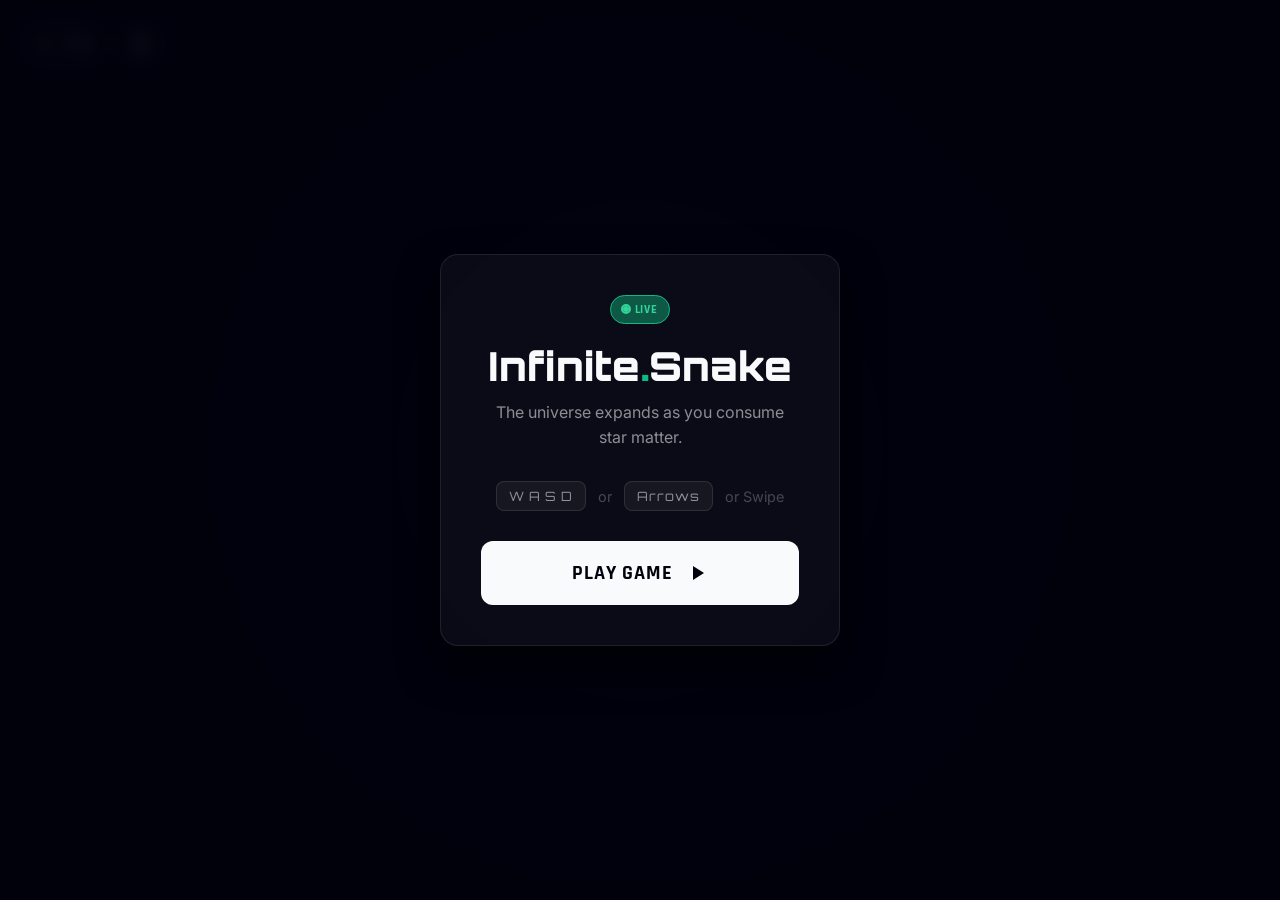
==== games/snake-infinite/index.html @ 8fbc0d8d "fix: snake infinite dt clamp and game over loop fixes, enable link" ====
<!DOCTYPE html>
<html lang="en">
<head>
  <meta charset="UTF-8">
  <meta name="viewport" content="width=device-width, initial-scale=1.0, maximum-scale=1.0, user-scalable=no">
  <meta name="description" content="Infinite Snake - A pure, infinite puzzle game by DreamRealm Games.">
  <title>Snake Infinite - DreamRealm Games</title>
  
  <link rel="stylesheet" href="../../assets/css/global.css">
  <link rel="stylesheet" href="snake.css">
</head>
<body>

  <!-- Background Layer -->
  <canvas id="starfield" class="starfield-canvas"></canvas>
  <div class="nebula-overlay"></div>

  <!-- Game Canvas -->
  <canvas id="game-canvas"></canvas>

  <!-- HUD Menu / Top Right -->
  <div class="top-nav">
    <a href="../../index.html" class="nav-btn back-btn" aria-label="Back to Hub">
      <svg viewBox="0 0 24 24" fill="none" stroke="currentColor" stroke-width="2"><path d="M19 12H5M12 19l-7-7 7-7"/></svg>
      <span>Hub</span>
    </a>
    <button id="pause-btn" class="nav-btn pause-btn" aria-label="Pause Game">
      <svg viewBox="0 0 24 24" fill="none" class="icon-pause" stroke="currentColor" stroke-width="2"><path d="M10 4H6v16h4V4zM18 4h-4v16h4V4z"/></svg>
      <svg viewBox="0 0 24 24" fill="none" class="icon-play" stroke="currentColor" stroke-width="2" style="display:none;"><path d="M5 3l14 9-14 9V3z"/></svg>
    </button>
  </div>

  <!-- Game HUD -->
  <div id="hud" class="hud-container hidden">
      <div class="hud-stats">
          <div class="score-box">
              <span class="hud-label">SCORE</span>
              <span class="hud-value" id="score-display">0</span>
          </div>
          <div class="score-box">
              <span class="hud-label">MULTIPLIER</span>
              <span class="hud-value multiplier-val" id="multiplier-display">x1</span>
          </div>
          <div class="score-box">
            <span class="hud-label">ARENA LVL</span>
            <span class="hud-value" id="arena-lvl-display">1</span>
          </div>
      </div>
      <div id="active-powerups" class="powerups-container">
          <!-- Dynamically populated -->
      </div>
  </div>

  <!-- Overlays -->
  <div id="main-menu" class="overlay menu-active">
      <div class="menu-card glass-panel">
          <div class="game-badge green-badge"><span class="live-dot"></span>LIVE</div>
          <h1 class="game-title">Infinite<span class="title-dot" style="color:var(--green)">.</span>Snake</h1>
          <p class="game-subtitle">The universe expands as you consume star matter.</p>
          
          <div class="controls-info">
             <div class="control-key">W A S D</div>
             <span>or</span>
             <div class="control-key">Arrows</div>
             <span>or Swipe</span>
          </div>

          <button id="start-btn" class="action-btn primary-btn play-btn-glow">
            <span>Play Game</span>
             <svg viewBox="0 0 24 24" fill="currentColor"><path d="M8 5v14l11-7z"/></svg>
          </button>
      </div>
  </div>

  <div id="game-over-menu" class="overlay hidden">
    <div class="menu-card glass-panel glow-red">
        <h2 class="game-over-title">Universe Collapsed</h2>
        <div class="stats-grid">
            <div class="stat-item">
                <span class="stat-lbl">Final Score</span>
                <span class="stat-val" id="go-score">0</span>
            </div>
             <div class="stat-item">
                <span class="stat-lbl">Max Multiplier</span>
                <span class="stat-val" id="go-max-mult">x1</span>
            </div>
            <div class="stat-item">
                <span class="stat-lbl">Arena Level</span>
                <span class="stat-val" id="go-arena-lvl">1</span>
            </div>
        </div>
        <button id="restart-btn" class="action-btn primary-btn play-btn-glow">
            <span>Restart Expansion</span>
            <svg viewBox="0 0 24 24" fill="none" stroke="currentColor" stroke-width="2"><path d="M21.5 2v6h-6M2.5 22v-6h6M2 11.5a10 10 0 0 1 18.8-4.3M22 12.5a10 10 0 0 1-18.8 4.3"/></svg>
        </button>
    </div>
  </div>

  <!-- Mobile D-PAD (Only visible on touch) -->
  <div id="mobile-controls" class="mobile-controls hidden">
     <button class="dpad-btn up" data-dir="up"><svg viewBox="0 0 24 24" fill="none" stroke="currentColor" stroke-width="2"><path d="M12 19V5M5 12l7-7 7 7"/></svg></button>
     <button class="dpad-btn left" data-dir="left"><svg viewBox="0 0 24 24" fill="none" stroke="currentColor" stroke-width="2"><path d="M19 12H5M12 19l-7-7 7-7"/></svg></button>
     <button class="dpad-btn right" data-dir="right"><svg viewBox="0 0 24 24" fill="none" stroke="currentColor" stroke-width="2"><path d="M5 12h14M12 5l7 7-7 7"/></svg></button>
     <button class="dpad-btn down" data-dir="down"><svg viewBox="0 0 24 24" fill="none" stroke="currentColor" stroke-width="2"><path d="M12 5v14M19 12l-7 7-7-7"/></svg></button>
  </div>

  <script src="snake.js"></script>
</body>
</html>
---- assets/css/global.css ----
@import url('https://fonts.googleapis.com/css2?family=Orbitron:wght@400;600;700;900&family=Inter:wght@300;400;500;600&family=Rajdhani:wght@400;500;600;700&display=swap');

/* ── Design Tokens ── */
:root {
  --bg-0: #02020d;
  --bg-1: #050510;
  --bg-2: #080818;
  --bg-3: #0d0d22;

  --purple:       #7c3aed;
  --purple-light: #a855f7;
  --purple-glow:  rgba(124,58,237,0.45);
  --purple-subtle:rgba(124,58,237,0.12);

  --cyan:         #06b6d4;
  --cyan-light:   #22d3ee;
  --cyan-glow:    rgba(6,182,212,0.45);

  --pink:         #ec4899;
  --pink-glow:    rgba(236,72,153,0.45);

  --green:        #10b981;
  --green-light:  #34d399;
  --green-glow:   rgba(16,185,129,0.45);

  --orange:       #f97316;
  --orange-glow:  rgba(249,115,22,0.45);

  --yellow:       #eab308;
  --yellow-glow:  rgba(234,179,8,0.45);

  --red:          #ef4444;
  --red-glow:     rgba(239,68,68,0.45);

  --text:         #f8fafc;
  --text-muted:   rgba(248,250,252,0.55);
  --text-dim:     rgba(248,250,252,0.25);

  --glass-bg:     rgba(255,255,255,0.04);
  --glass-border: rgba(255,255,255,0.09);
  --glass-blur:   blur(20px);

  --font-display: 'Orbitron', sans-serif;
  --font-title:   'Rajdhani', sans-serif;
  --font-body:    'Inter', sans-serif;

  --radius-sm:   8px;
  --radius-md:   12px;
  --radius-lg:   18px;
  --radius-xl:   28px;
  --radius-full: 9999px;

  --ease-spring: cubic-bezier(0.34,1.56,0.64,1);
  --ease-out:    cubic-bezier(0.22,1,0.36,1);
}

/* ── Reset ── */
*,*::before,*::after { box-sizing:border-box; margin:0; padding:0; }
html { scroll-behavior:smooth; }
body {
  font-family: var(--font-body);
  background: var(--bg-0);
  color: var(--text);
  line-height: 1.6;
  overflow-x: hidden;
  min-height: 100vh;
}
a { color:inherit; text-decoration:none; }
button { cursor:pointer; border:none; background:none; font:inherit; color:inherit; }
::selection { background:var(--purple-glow); color:var(--text); }

::-webkit-scrollbar { width:5px; }
::-webkit-scrollbar-track { background:var(--bg-1); }
::-webkit-scrollbar-thumb { background:var(--purple); border-radius:var(--radius-full); }

/* ── Shared Keyframes ── */
@keyframes pulse-glow {
  0%,100% { opacity:.55; }
  50%      { opacity:1; }
}
@keyframes spin    { to { transform:rotate(360deg); } }
@keyframes live-dot {
  0%,100% { transform:scale(1); opacity:1; }
  50%     { transform:scale(2.2); opacity:0; }
}
@keyframes float-y {
  0%,100% { transform:translateY(0); }
  50%     { transform:translateY(-8px); }
}
@keyframes shimmer {
  0%   { background-position:-200% center; }
  100% { background-position: 200% center; }
}
@keyframes fade-in-up {
  from { opacity:0; transform:translateY(24px); }
  to   { opacity:1; transform:translateY(0); }
}
@keyframes scale-in {
  from { opacity:0; transform:scale(.88); }
  to   { opacity:1; transform:scale(1); }
}
@keyframes glow-ring {
  0%,100% { box-shadow:0 0 16px var(--purple-glow); }
  50%     { box-shadow:0 0 40px var(--purple-glow), 0 0 80px var(--purple-subtle); }
}
---- games/snake-infinite/snake.css ----
/* snake.css */

/* Local Overrides for Snake Game */
:root {
  --snake-head: var(--green-light);
  --snake-body: var(--green);
  --food-color: var(--cyan);
  --powerup-speed: var(--yellow);
  --powerup-magnet: var(--purple-light);
  --wormhole-color: var(--pink);
  
  --grid-line: rgba(255, 255, 255, 0.03);
}

body {
    margin: 0;
    padding: 0;
    overflow: hidden; /* Important for canvas covering full screen */
    background-color: var(--bg-0);
    display: flex;
    justify-content: center;
    align-items: center;
    min-height: 100vh;
    touch-action: none;
}

#game-canvas {
    position: absolute;
    top: 0;
    left: 0;
    width: 100vw;
    height: 100vh;
    z-index: 5;
    /* Grid background pattern rendered in JS */
}

/* Background starfield */
.starfield-canvas {
    position: absolute;
    top: 0;
    left: 0;
    width: 100%;
    height: 100%;
    z-index: 1;
    opacity: 0.6;
}

.nebula-overlay {
    position: absolute;
    inset: 0;
    z-index: 2;
    background: radial-gradient(circle at 50% 50%, rgba(16, 185, 129, 0.05) 0%, transparent 60%);
    pointer-events: none;
}

/* UI Elements */
.hud-container {
    position: absolute;
    top: 20px;
    left: 50%;
    transform: translateX(-50%);
    z-index: 20;
    display: flex;
    flex-direction: column;
    align-items: center;
    gap: 12px;
    pointer-events: none;
    transition: opacity 0.3s ease;
}

.hud-stats {
    display: flex;
    gap: 20px;
    background: var(--glass-bg);
    border: 1px solid var(--glass-border);
    backdrop-filter: var(--glass-blur);
    padding: 12px 24px;
    border-radius: var(--radius-xl);
    box-shadow: 0 4px 24px rgba(0,0,0,0.5);
}

.score-box {
    display: flex;
    flex-direction: column;
    align-items: center;
}

.hud-label {
    font-size: 0.7rem;
    color: var(--text-dim);
    letter-spacing: 0.1em;
    text-transform: uppercase;
}

.hud-value {
    font-family: var(--font-display);
    font-size: 1.5rem;
    color: var(--text);
    font-weight: 700;
}

.multiplier-val {
    color: var(--yellow);
    text-shadow: 0 0 10px var(--yellow-glow);
}

/* Pause & Back buttons */
.top-nav {
    position: absolute;
    top: 20px;
    left: 20px;
    z-index: 20;
    display: flex;
    gap: 10px;
}

.nav-btn {
    display: flex;
    align-items: center;
    justify-content: center;
    gap: 8px;
    width: 48px;
    height: 48px;
    border-radius: var(--radius-full);
    background: var(--glass-bg);
    border: 1px solid var(--glass-border);
    backdrop-filter: var(--glass-blur);
    color: var(--text-muted);
    transition: all 0.2s ease;
    cursor: pointer;
}

.nav-btn.back-btn {
    width: auto;
    padding: 0 16px;
    font-family: var(--font-title);
    font-size: 1rem;
    font-weight: 600;
}

.nav-btn:hover {
    color: var(--text);
    background: rgba(255,255,255,0.1);
    border-color: rgba(255,255,255,0.2);
}

.nav-btn svg {
    width: 20px;
    height: 20px;
}

/* Overlays (Menus) */
.overlay {
    position: absolute;
    inset: 0;
    z-index: 30;
    display: flex;
    justify-content: center;
    align-items: center;
    background: rgba(2, 2, 13, 0.85);
    backdrop-filter: blur(8px);
    transition: opacity 0.3s ease;
}

.overlay.hidden, .hud-container.hidden {
    opacity: 0;
    pointer-events: none;
}

.glass-panel {
    background: var(--glass-bg);
    border: 1px solid var(--glass-border);
    padding: 40px;
    border-radius: var(--radius-lg);
    display: flex;
    flex-direction: column;
    align-items: center;
    text-align: center;
    box-shadow: 0 20px 40px rgba(0,0,0,0.6);
    max-width: 400px;
    width: 90%;
    animation: scale-in 0.4s var(--ease-spring);
}

.glow-red {
    border-color: rgba(239,68,68,0.3);
    box-shadow: 0 0 40px rgba(239,68,68,0.1);
}

.game-badge {
    padding: 4px 12px;
    border-radius: var(--radius-full);
    font-size: 0.75rem;
    font-family: var(--font-title);
    font-weight: 700;
    letter-spacing: 0.05em;
    display: inline-flex;
    align-items: center;
    gap: 6px;
    margin-bottom: 20px;
}

.green-badge {
    color: var(--green-light);
    background: var(--green-glow);
    border: 1px solid var(--green);
}

.live-dot {
    width: 6px;
    height: 6px;
    background: currentColor;
    border-radius: 50%;
    position: relative;
}

.live-dot::after {
    content: '';
    position: absolute;
    inset: -2px;
    border: 2px solid currentColor;
    border-radius: 50%;
    animation: live-dot 2s infinite ease-out;
}

.game-title {
    font-family: var(--font-display);
    font-size: 2.5rem;
    font-weight: 900;
    line-height: 1.1;
    margin-bottom: 12px;
}

.game-over-title {
    font-family: var(--font-display);
    font-size: 2rem;
    font-weight: 700;
    color: var(--red);
    margin-bottom: 24px;
    text-shadow: 0 0 16px var(--red-glow);
}

.game-subtitle {
    color: var(--text-muted);
    font-size: 1rem;
    margin-bottom: 30px;
}

/* Controls Info */
.controls-info {
    display: flex;
    align-items: center;
    gap: 12px;
    margin-bottom: 30px;
    color: var(--text-dim);
    font-size: 0.9rem;
}

.control-key {
    background: rgba(255,255,255,0.05);
    border: 1px solid rgba(255,255,255,0.1);
    padding: 4px 12px;
    border-radius: var(--radius-sm);
    font-family: var(--font-display);
    color: var(--text-muted);
    font-size: 0.8rem;
    letter-spacing: 1px;
}

/* Stats panel */
.stats-grid {
    display: grid;
    grid-template-columns: repeat(3, 1fr);
    gap: 16px;
    margin-bottom: 30px;
    width: 100%;
    background: rgba(0,0,0,0.3);
    padding: 20px;
    border-radius: var(--radius-md);
    border: 1px solid rgba(255,255,255,0.05);
}

.stat-item {
    display: flex;
    flex-direction: column;
    align-items: center;
}

.stat-lbl {
    font-size: 0.7rem;
    color: var(--text-dim);
    text-transform: uppercase;
    letter-spacing: 0.05em;
    margin-bottom: 4px;
}

.stat-val {
    font-family: var(--font-display);
    font-size: 1.25rem;
    font-weight: 700;
    color: var(--text);
}

/* Buttons */
.action-btn {
    width: 100%;
    padding: 16px;
    border-radius: var(--radius-md);
    font-family: var(--font-title);
    font-weight: 700;
    font-size: 1.25rem;
    letter-spacing: 0.05em;
    text-transform: uppercase;
    display: flex;
    align-items: center;
    justify-content: center;
    gap: 12px;
    transition: all 0.3s cubic-bezier(0.175, 0.885, 0.32, 1.275);
}

.primary-btn {
    background: var(--text);
    color: var(--bg-0);
}

.primary-btn svg {
    width: 24px;
    height: 24px;
}

.primary-btn:hover {
    transform: translateY(-4px);
    box-shadow: 0 10px 20px rgba(255,255,255,0.1);
}

.play-btn-glow:hover {
    box-shadow: 0 0 30px rgba(16, 185, 129, 0.4);
}

/* Powerups Display */
.powerups-container {
    display: flex;
    gap: 8px;
}

.powerup-icon {
    width: 32px;
    height: 32px;
    border-radius: 50%;
    display: flex;
    align-items: center;
    justify-content: center;
    font-size: 0.8rem;
    font-weight: bold;
    color: var(--bg-0);
    box-shadow: 0 0 15px currentColor;
    animation: scale-in 0.3s var(--ease-spring);
}

.powerup-speed { background: var(--yellow); }
.powerup-magnet { background: var(--purple-light); }

/* Mobile D-Pad Control */
.mobile-controls {
    position: absolute;
    bottom: 30px;
    left: 50%;
    transform: translateX(-50%);
    display: grid;
    grid-template-columns: 60px 60px 60px;
    grid-template-rows: 60px 60px;
    gap: 12px;
    z-index: 25;
    opacity: 0.6;
}

.mobile-controls.active {
    display: grid !important;
}

.mobile-controls.hidden {
    display: none;
}

.dpad-btn {
    width: 60px;
    height: 60px;
    border-radius: 50%;
    background: rgba(255, 255, 255, 0.05);
    border: 1px solid rgba(255, 255, 255, 0.1);
    backdrop-filter: blur(10px);
    display: flex;
    align-items: center;
    justify-content: center;
    color: rgba(255, 255, 255, 0.5);
    transition: all 0.1s ease;
}

.dpad-btn:active {
    background: rgba(255,255,255,0.2);
    transform: scale(0.9);
}

.dpad-btn svg { width: 32px; height: 32px; }

.dpad-btn.up { grid-column: 2; grid-row: 1; }
.dpad-btn.left { grid-column: 1; grid-row: 2; }
.dpad-btn.right { grid-column: 3; grid-row: 2; }
.dpad-btn.down { grid-column: 2; grid-row: 2; }

@media (min-width: 768px) {
    .mobile-controls {
        display: none !important;
    }
}
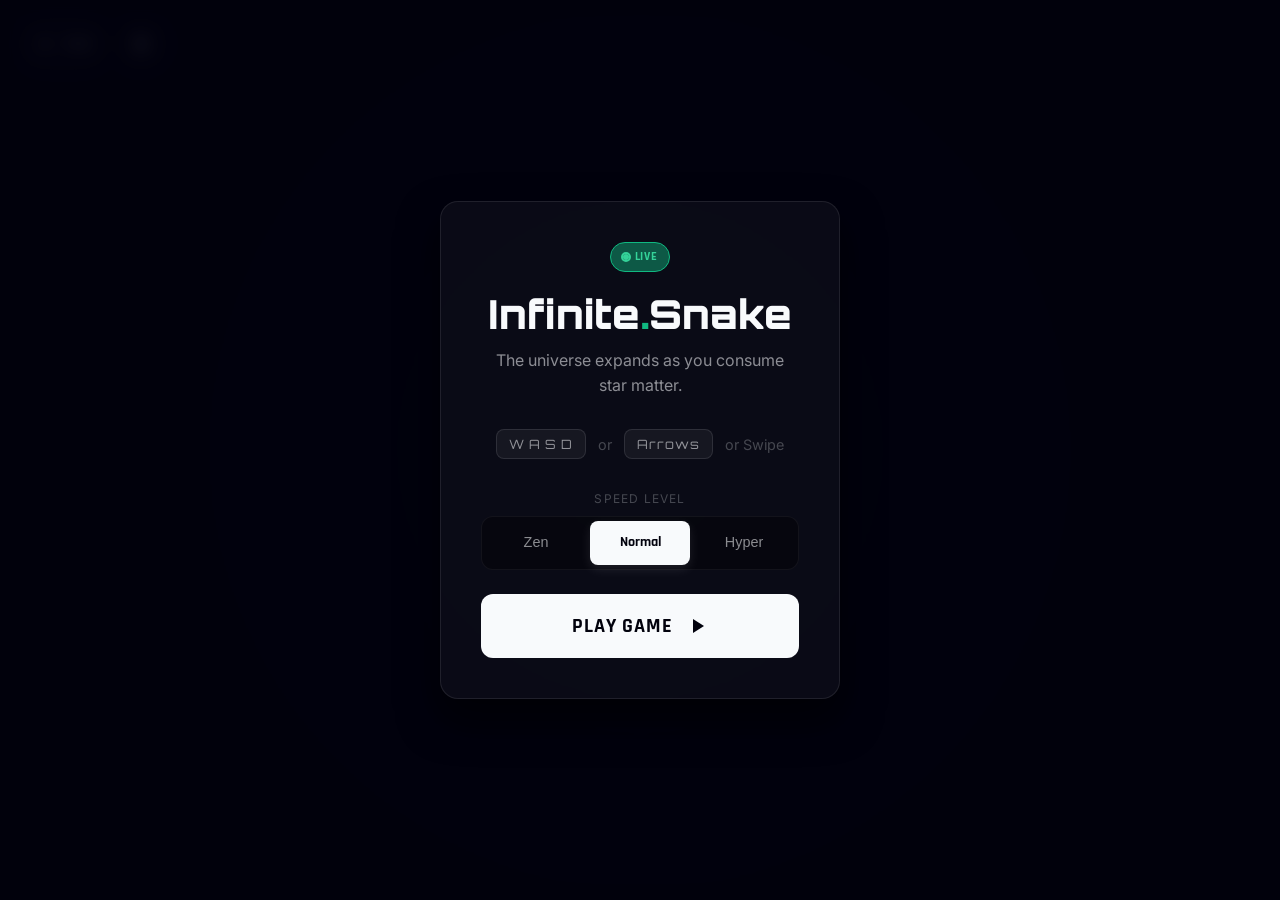
==== commit 101a2837: "feat: Add difficulty toggle and wait for input to begin snake movement loop." ====
--- a/games/snake-infinite/index.html
+++ b/games/snake-infinite/index.html
@@ -65,6 +65,15 @@
              <span>or Swipe</span>
           </div>
 
+          <div class="difficulty-selector">
+              <span class="diff-label">Speed Level</span>
+              <div class="diff-options">
+                  <button class="diff-btn" data-speed="10" data-mult="0.5">Zen</button>
+                  <button class="diff-btn active" data-speed="15" data-mult="1">Normal</button>
+                  <button class="diff-btn" data-speed="25" data-mult="2">Hyper</button>
+              </div>
+          </div>
+
           <button id="start-btn" class="action-btn primary-btn play-btn-glow">
             <span>Play Game</span>
              <svg viewBox="0 0 24 24" fill="currentColor"><path d="M8 5v14l11-7z"/></svg>
--- a/games/snake-infinite/snake.css
+++ b/games/snake-infinite/snake.css
@@ -265,6 +265,56 @@
     color: var(--text-muted);
     font-size: 0.8rem;
     letter-spacing: 1px;
+}
+
+/* Difficulty Selector */
+.difficulty-selector {
+    display: flex;
+    flex-direction: column;
+    gap: 8px;
+    margin-bottom: 24px;
+    width: 100%;
+}
+
+.diff-label {
+    font-size: 0.75rem;
+    color: var(--text-dim);
+    text-transform: uppercase;
+    letter-spacing: 0.1em;
+}
+
+.diff-options {
+    display: flex;
+    background: rgba(0,0,0,0.3);
+    border: 1px solid rgba(255,255,255,0.05);
+    border-radius: var(--radius-md);
+    padding: 4px;
+    gap: 4px;
+}
+
+.diff-btn {
+    flex: 1;
+    padding: 10px 0;
+    font-family: var(--font-title);
+    font-size: 0.9rem;
+    color: var(--text-muted);
+    background: transparent;
+    border: none;
+    border-radius: var(--radius-sm);
+    cursor: pointer;
+    transition: all 0.2s ease;
+}
+
+.diff-btn:hover {
+    color: var(--text);
+    background: rgba(255,255,255,0.05);
+}
+
+.diff-btn.active {
+    background: var(--text);
+    color: var(--bg-0);
+    font-weight: 700;
+    box-shadow: 0 4px 12px rgba(255,255,255,0.1);
 }
 
 /* Stats panel */
